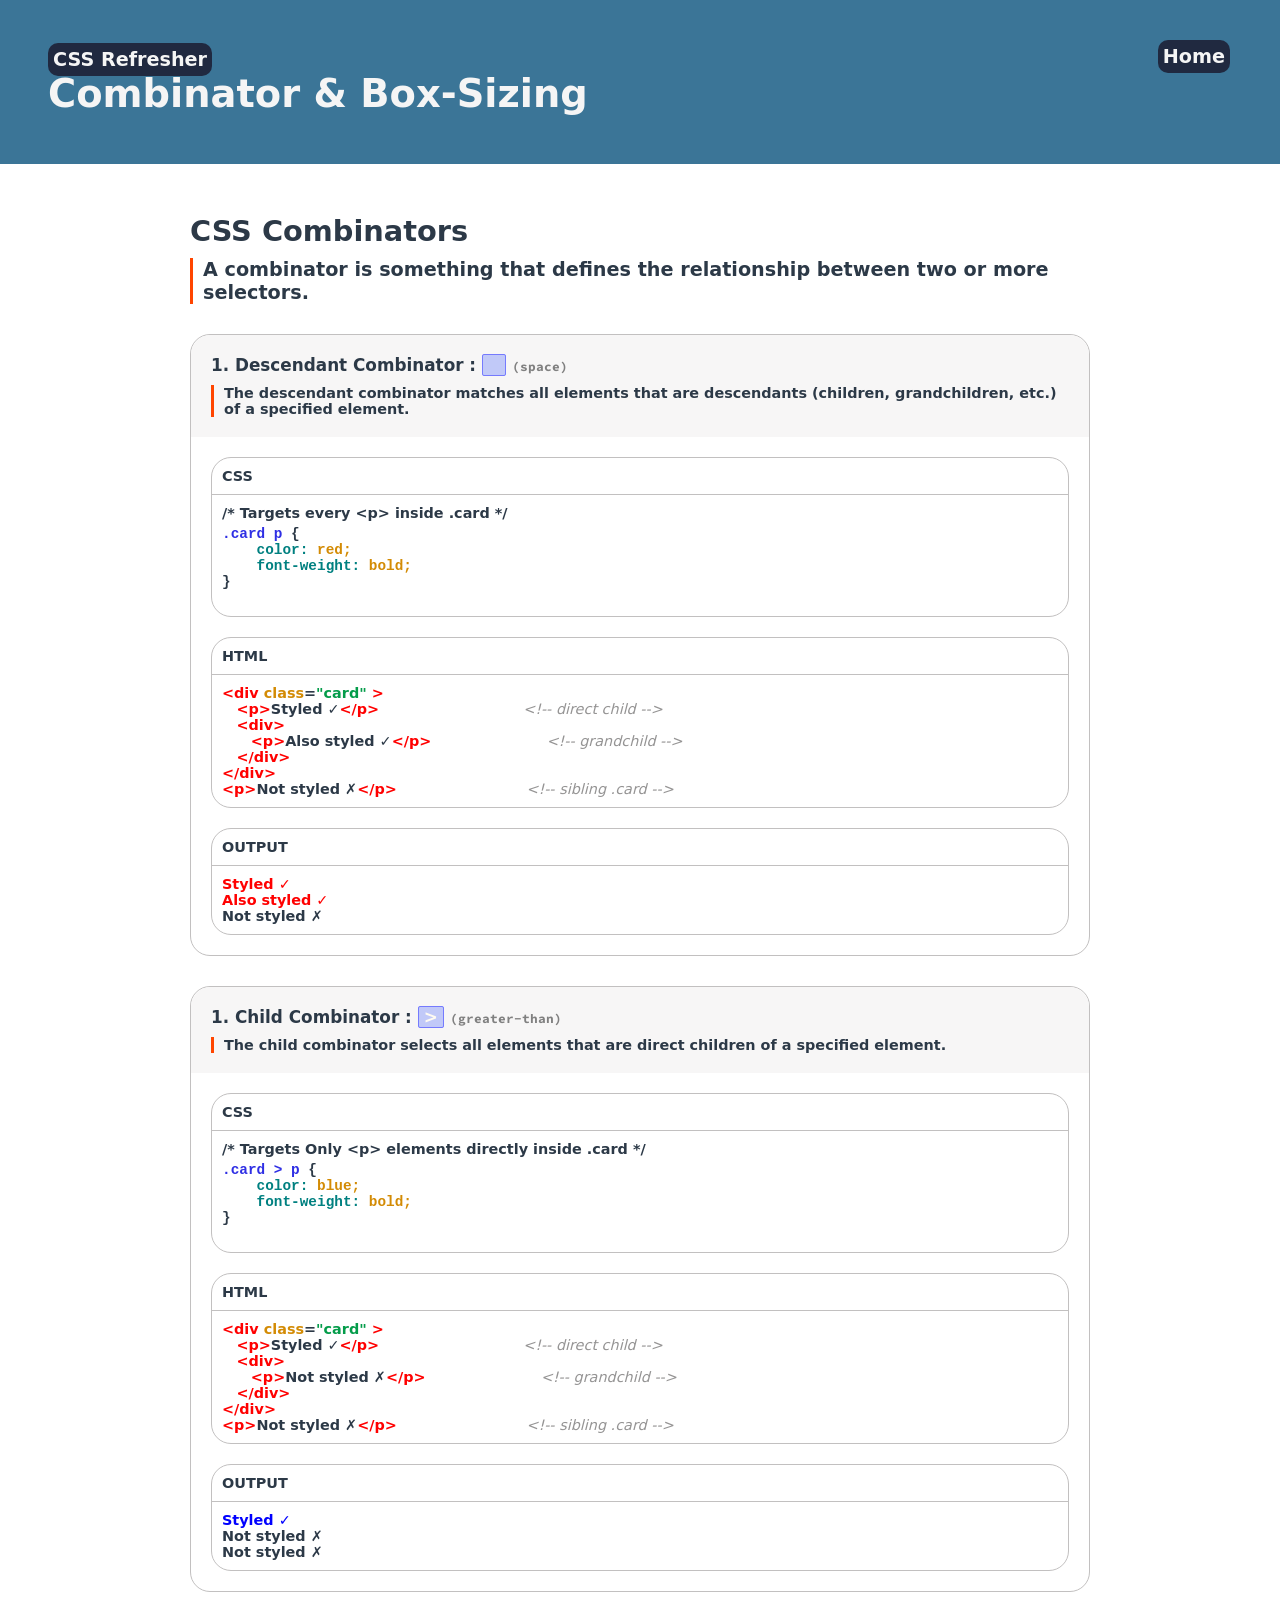
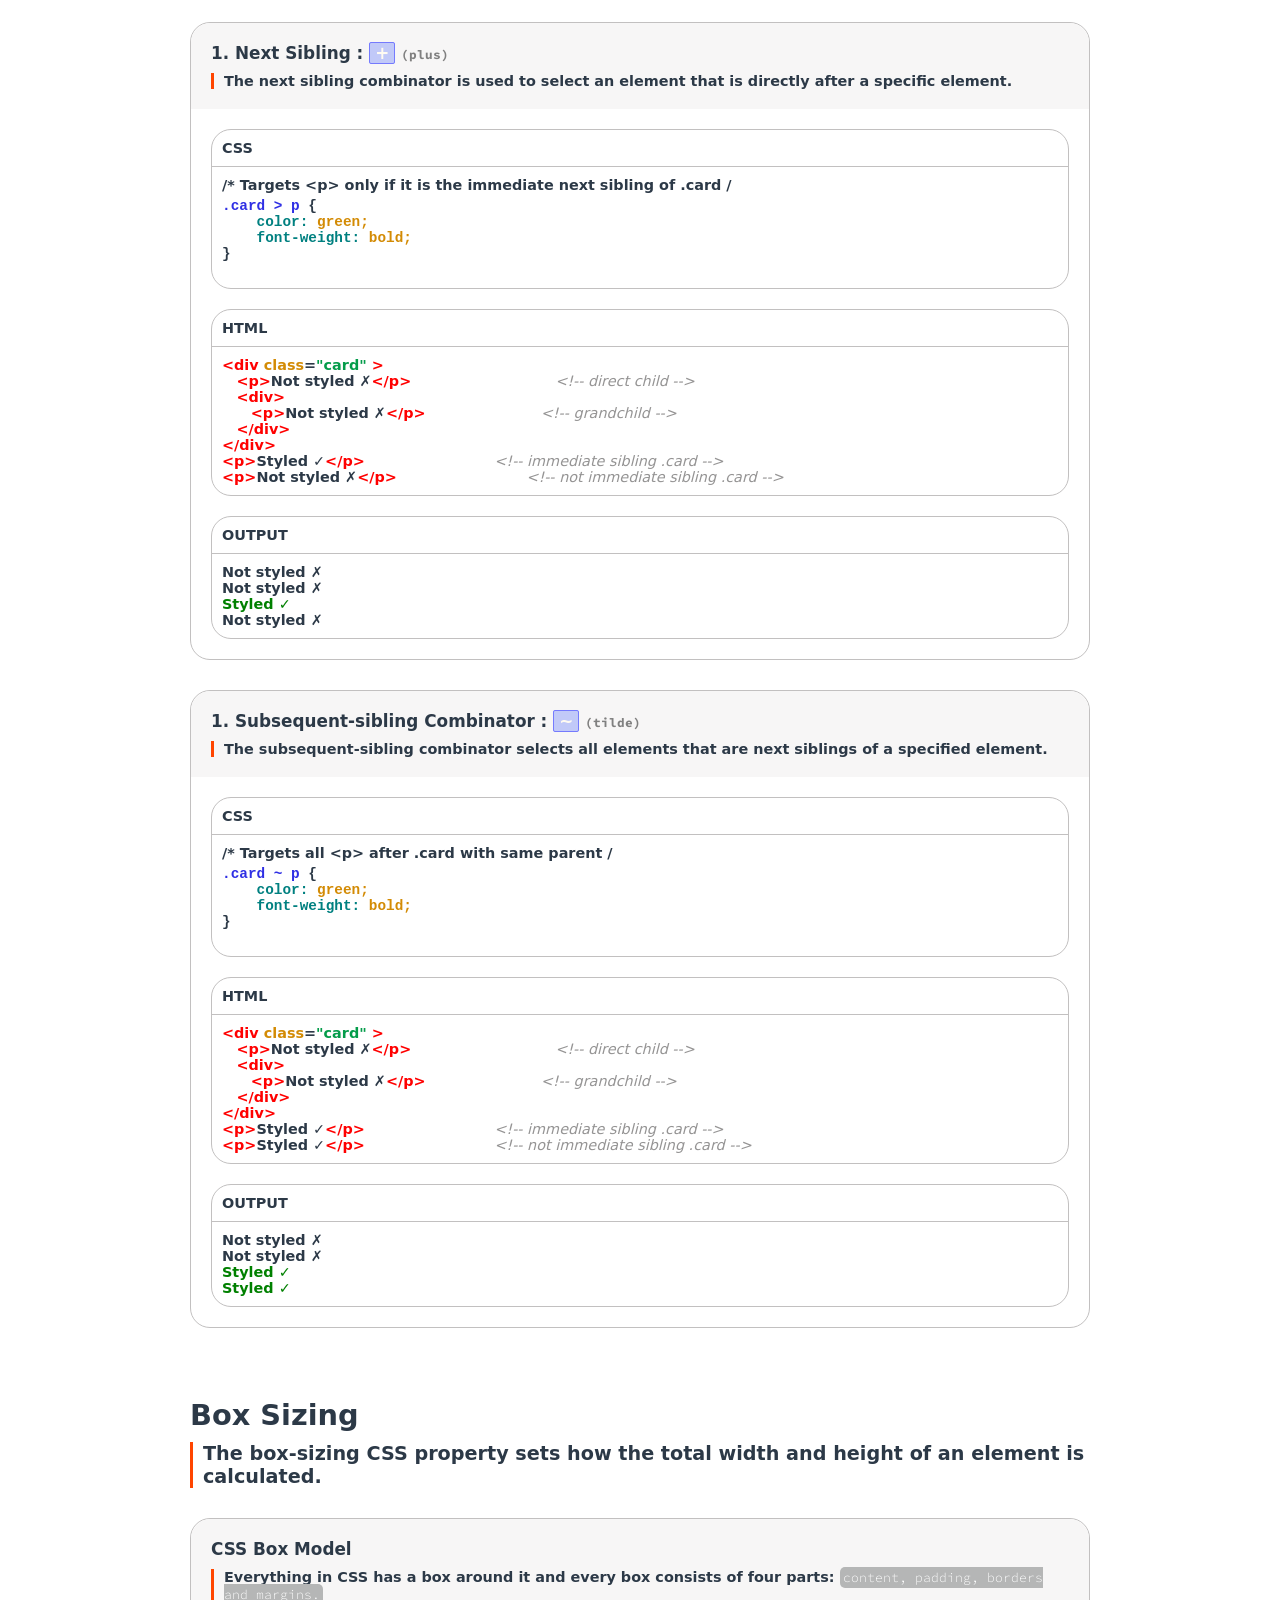
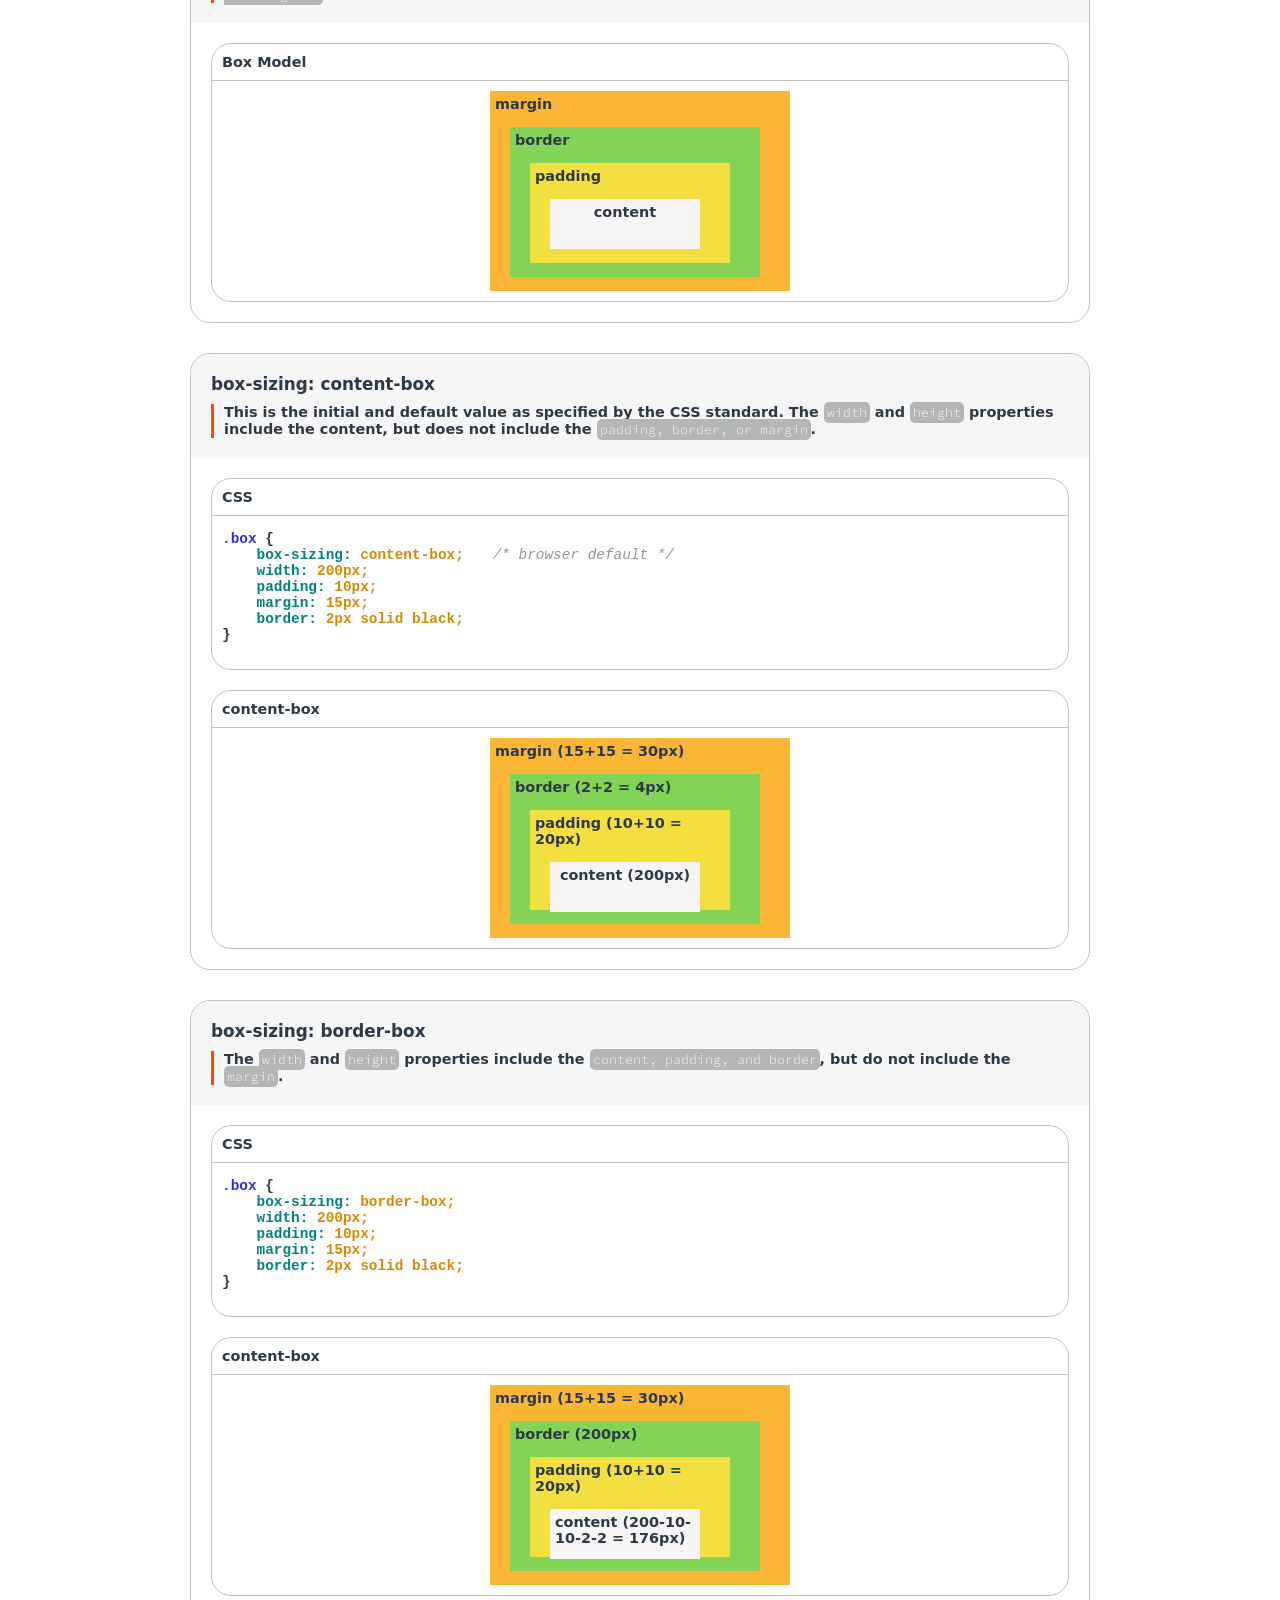
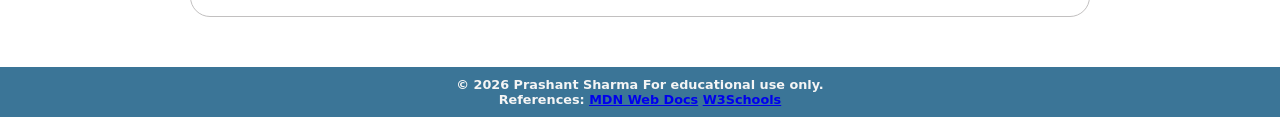
==== Combinator_BoxSizing/cbs_index.html @ a181f870 "Course Repo Starter Code" ====
<!DOCTYPE html>
<html lang="en">
<head>
    <meta charset="UTF-8">
    <meta name="viewport" content="width=device-width, initial-scale=1.0">
    <title>CSS-Refresher</title>
    <link rel="preconnect" href="https://fonts.googleapis.com">
    <link rel="preconnect" href="https://fonts.gstatic.com" crossorigin>
    <link href="https://fonts.googleapis.com/css2?family=Source+Code+Pro:ital,wght@0,200..900;1,200..900&display=swap" rel="stylesheet">
    <link rel="stylesheet" href="css/cbs_styles.css">
</head>
<body>
    <header>
        <div>
            <p><span class="badge">CSS Refresher</span></p>
        </div>
        <h1>Combinator &#38; Box-Sizing</h1>
    </header>

    <div>
        <p id="home-btn" class="badge"><a href="../index.html">Home</a></p>
    </div>

    <main>

        <!-- CSS Combinators -->
        <section>
            <div class="section-title">
                <h2>CSS Combinators</h2>
                <p class="define">
                    A combinator is something that defines the relationship between two or more selectors.
                </p>
            </div>

            <!-- Decendant Combinator -->
            <article class="content">
                <div class="article-title">
                    <h3>1. Descendant Combinator : <span class="symbol">&nbsp;&nbsp;</span> <span class="symbol-name">(space)</span></h3>
                    <p class="define">The descendant combinator matches all elements that are descendants (children, grandchildren, etc.) of a specified element.</p>
                </div>
                
                <div class="example">
                    <p class="example-title">
                        CSS
                    </p>
                    <div class="example-code">
                        <p>/* Targets every &lt;p&gt; inside .card */</p>
                        <pre>
<span class="selector">.card p </span>{
    <span class="prop">color:</span> <span class="val">red;</span>
    <span class="prop">font-weight:</span> <span class="val">bold;</span>
}
                        </pre>
                        

                    </div>
                </div>

                <div class="example">
                    <p class="example-title">
                        HTML
                    </p>
                    <div class="example-code">                        
                        </pre><p><span class="element">&lt;div</span> <span class="cl">class</span>=<span class="cl-val">"card"</span> <span class="element">&gt;</span></p>
                        <p>&emsp;<span class="element">&lt;p&gt;</span>Styled  ✓<span class="element">&lt;/p&gt;</span>&emsp;&emsp;&emsp;&emsp;&emsp;&emsp;&emsp;&emsp;&emsp;&emsp;<span class="cmt">&lt;!-- direct child --&gt;</span></p>
                        <p>&emsp;<span class="element">&lt;div&gt;</span></p>
                        <p>&emsp;&emsp;<span class="element">&lt;p&gt;</span>Also styled ✓<span class="element">&lt;/p&gt;</span>&emsp;&emsp;&emsp;&emsp;&emsp;&emsp;&emsp;&emsp;<span class="cmt">&lt;!-- grandchild --&gt;</span></p>
                        <p>&emsp;<span class="element">&lt;/div&gt;</span></p>
                        <p><span class="element">&lt;/div&gt;</span></p>
                        <span class="element">&lt;p&gt;</span>Not styled ✗<span class="element">&lt;/p&gt;</span>&emsp;&emsp;&emsp;&emsp;&emsp;&emsp;&emsp;&emsp;&emsp;<span class="cmt">&lt;!-- sibling .card --&gt;</span>
                        </pre>
                    </div>
                </div>

                <div class="example output">
                    <p class="example-title">
                        OUTPUT
                    </p>
                    <div class="example-code">                        
                        <p style="color: red; font-weight: bold;">Styled  ✓</p>
                        <p style="color: red; font-weight: bold;">Also styled ✓</p>
                        <p>Not styled ✗</p>
                    </div>
                </div>
            </article>
            
            <!-- Child Combinator -->
            <article class="content">
                <div class="article-title">
                    <h3>1. Child Combinator : <span class="symbol">&gt;</span> <span class="symbol-name">(greater-than)</span></h3>
                    <p class="define">The child combinator selects all elements that are direct children of a specified element.</p>
                </div>
                
                <div class="example">
                    <p class="example-title">
                        CSS
                    </p>
                    <div class="example-code">
                        <p>/* Targets Only &lt;p&gt; elements directly inside .card */</p>
                        <pre>
<span class="selector">.card &gt; p</span> {
    <span class="prop">color:</span> <span class="val">blue;</span>
    <span class="prop">font-weight:</span> <span class="val">bold;</span>
}
                        </pre>
                        

                    </div>
                </div>

                <div class="example">
                    <p class="example-title">
                        HTML
                    </p>
                    <div class="example-code">                        
                        </pre><p><span class="element">&lt;div</span> <span class="cl">class</span>=<span class="cl-val">"card"</span> <span class="element">&gt;</span></p>
                        <p>&emsp;<span class="element">&lt;p&gt;</span>Styled  ✓<span class="element">&lt;/p&gt;</span>&emsp;&emsp;&emsp;&emsp;&emsp;&emsp;&emsp;&emsp;&emsp;&emsp;<span class="cmt">&lt;!-- direct child --&gt;</span></p>
                        <p>&emsp;<span class="element">&lt;div&gt;</span></p>
                        
                        <p>&emsp;&emsp;<span class="element">&lt;p&gt;</span>Not styled ✗<span class="element">&lt;/p&gt;</span>&emsp;&emsp;&emsp;&emsp;&emsp;&emsp;&emsp;&emsp;<span class="cmt">&lt;!-- grandchild --&gt;</span></p>
                        <p>&emsp;<span class="element">&lt;/div&gt;</span></p>
                        <p><span class="element">&lt;/div&gt;</span></p>
                        <span class="element">&lt;p&gt;</span>Not styled ✗<span class="element">&lt;/p&gt;</span>&emsp;&emsp;&emsp;&emsp;&emsp;&emsp;&emsp;&emsp;&emsp;<span class="cmt">&lt;!-- sibling .card --&gt;</span>
                        </pre>
                    </div>
                </div>

                <div class="example output">
                    <p class="example-title">
                        OUTPUT
                    </p>
                    <div class="example-code">                        
                        <p style="color: blue; font-weight: bold;">Styled  ✓</p>
                        <p>Not styled ✗</p>
                        <p>Not styled ✗</p>
                    </div>
                </div>
            </article>


            <!-- Next Sibling -->
            <article class="content">
                <div class="article-title">
                    <h3>1. Next Sibling : <span class="symbol">&#43;</span> <span class="symbol-name">(plus)</span></h3>
                    <p class="define">The next sibling combinator is used to select an element that is directly after a specific element.</p>
                </div>
                
                <div class="example">
                    <p class="example-title">
                        CSS
                    </p>
                    <div class="example-code">
                        <p>/* Targets &lt;p&gt; only if it is the immediate next sibling of .card /</p>
                        
                        <pre>
<span class="selector">.card &gt; p</span> {
    <span class="prop">color:</span> <span class="val">green;</span>
    <span class="prop">font-weight:</span> <span class="val">bold;</span>
}
                        </pre>
                        

                    </div>
                </div>

                <div class="example">
                    <p class="example-title">
                        HTML
                    </p>
                    <div class="example-code">                        
                        </pre><p><span class="element">&lt;div</span> <span class="cl">class</span>=<span class="cl-val">"card"</span> <span class="element">&gt;</span></p>
                        <p>&emsp;<span class="element">&lt;p&gt;</span>Not styled ✗<span class="element">&lt;/p&gt;</span>&emsp;&emsp;&emsp;&emsp;&emsp;&emsp;&emsp;&emsp;&emsp;&emsp;<span class="cmt">&lt;!-- direct child --&gt;</span></p>
                        <p>&emsp;<span class="element">&lt;div&gt;</span></p>
                        
                        <p>&emsp;&emsp;<span class="element">&lt;p&gt;</span>Not styled ✗<span class="element">&lt;/p&gt;</span>&emsp;&emsp;&emsp;&emsp;&emsp;&emsp;&emsp;&emsp;<span class="cmt">&lt;!-- grandchild --&gt;</span></p>
                        <p>&emsp;<span class="element">&lt;/div&gt;</span></p>
                        <p><span class="element">&lt;/div&gt;</span></p>
                        <p><span class="element">&lt;p&gt;</span>Styled  ✓<span class="element">&lt;/p&gt;</span>&emsp;&emsp;&emsp;&emsp;&emsp;&emsp;&emsp;&emsp;&emsp;<span class="cmt">&lt;!-- immediate sibling .card --&gt;</span></p>
                        <p><span class="element">&lt;p&gt;</span>Not styled ✗<span class="element">&lt;/p&gt;</span>&emsp;&emsp;&emsp;&emsp;&emsp;&emsp;&emsp;&emsp;&emsp;<span class="cmt">&lt;!-- not immediate sibling .card --&gt;</span></p>
                        </pre>
                    </div>
                </div>

                <div class="example output">
                    <p class="example-title">
                        OUTPUT
                    </p>
                    <div class="example-code">                        
                        <p>Not styled ✗</p>
                        <p>Not styled ✗</p>
                        <p style="color: green; font-weight: bold;">Styled  ✓</p>
                        <p>Not styled ✗</p>
                    </div>
                </div>
            </article>


            <!-- Subsequent Sibling -->
            <article class="content">
                <div class="article-title">
                    <h3>1. Subsequent-sibling Combinator : <span class="symbol">&#126;</span> <span class="symbol-name">(tilde)</span></h3>
                    <p class="define">The subsequent-sibling combinator selects all elements that are next siblings of a specified element.</p>
                </div>
                
                <div class="example">
                    <p class="example-title">
                        CSS
                    </p>
                    <div class="example-code">
                        <p>/* Targets all &lt;p&gt; after .card with same parent /</p>
                        
                        <pre>
<span class="selector">.card &#126; p</span> {
    <span class="prop">color:</span> <span class="val">green;</span>
    <span class="prop">font-weight:</span> <span class="val">bold;</span>
}
                        </pre>
                        

                    </div>
                </div>

                <div class="example">
                    <p class="example-title">
                        HTML
                    </p>
                    <div class="example-code">                        
                        </pre><p><span class="element">&lt;div</span> <span class="cl">class</span>=<span class="cl-val">"card"</span> <span class="element">&gt;</span></p>
                        <p>&emsp;<span class="element">&lt;p&gt;</span>Not styled ✗<span class="element">&lt;/p&gt;</span>&emsp;&emsp;&emsp;&emsp;&emsp;&emsp;&emsp;&emsp;&emsp;&emsp;<span class="cmt">&lt;!-- direct child --&gt;</span></p>
                        <p>&emsp;<span class="element">&lt;div&gt;</span></p>
                        
                        <p>&emsp;&emsp;<span class="element">&lt;p&gt;</span>Not styled ✗<span class="element">&lt;/p&gt;</span>&emsp;&emsp;&emsp;&emsp;&emsp;&emsp;&emsp;&emsp;<span class="cmt">&lt;!-- grandchild --&gt;</span></p>
                        <p>&emsp;<span class="element">&lt;/div&gt;</span></p>
                        <p><span class="element">&lt;/div&gt;</span></p>
                        <p><span class="element">&lt;p&gt;</span>Styled  ✓<span class="element">&lt;/p&gt;</span>&emsp;&emsp;&emsp;&emsp;&emsp;&emsp;&emsp;&emsp;&emsp;<span class="cmt">&lt;!-- immediate sibling .card --&gt;</span></p>
                        <p><span class="element">&lt;p&gt;</span>Styled  ✓<span class="element">&lt;/p&gt;</span>&emsp;&emsp;&emsp;&emsp;&emsp;&emsp;&emsp;&emsp;&emsp;<span class="cmt">&lt;!-- not immediate sibling .card --&gt;</span></p>
                        </pre>
                    </div>
                </div>

                <div class="example output">
                    <p class="example-title">
                        OUTPUT
                    </p>
                    <div class="example-code">                        
                        <p>Not styled ✗</p>
                        <p>Not styled ✗</p>
                        <p style="color: green; font-weight: bold;">Styled  ✓</p>
                        <p style="color: green; font-weight: bold;">Styled  ✓</p>
                    </div>
                </div>
            </article>
        </section>

        <!-- Box Sizing -->
         <section>
            <div class="section-title">
                <h2>Box Sizing</h2>
                <p class="define">
                    The box-sizing CSS property sets how the total width and height of an element is calculated.
                </p>
            </div>

            <!-- Box Model -->
            <article class="content">
                <div class="article-title">
                    <h3>CSS Box Model</h3>
                    <p class="define">Everything in CSS has a box around it and every box consists of four parts: <span class="code">content, padding, borders and margins.</span></p>
                </div>

                <div class="example">
                    <p class="example-title">
                        Box Model
                    </p>
                    <div class="example-code">
                        <div style="width: fit-content; margin: auto;">
                            <div style="background-color: rgb(251, 182, 54); width: 300px; height: 200px; padding: 5px ;z-index: 0;">
                                <p>margin</p>
                                <div style="background-color: rgb(130, 211, 86); width: 250px; padding: 5px; height: 150px; margin: 15px; z-index: 10">
                                    <p>border</p>
                                    <div style="background-color: rgb(244, 223, 65); width: 200px; padding: 5px; height: 100px; margin: 15px; z-index: 20">
                                        <p>padding</p>
                                        <div style="background-color: rgb(247, 245, 245); width: 150px; padding: 5px; height: 50px; margin: 15px; z-index: 30">
                                            <p style="width: fit-content; margin: auto;">content</p>
                                        </div>
                                    </div>
                                </div>
                            </div>
                        </div>
                        
                    </div>
                </div>
            </article>


            <!-- Box Sizing: Content Box -->
            <article class="content">
                <div class="article-title">
                    <h3>box-sizing: content-box</h3>
                    <p class="define">This is the initial and default value as specified by the CSS standard. The <span class="code">width</span> and <span class="code">height</span> properties include the content, but does not include the <span class="code">padding, border, or margin</span>.</span></p>
                </div>

                <div class="example">
                    <p class="example-title">
                        CSS
                    </p>
                    <div class="example-code">
                        <pre>
<span class="selector">.box</span> {
    <span class="prop">box-sizing:</span> <span class="val">content-box;</span>&emsp;&emsp;<span class="cmt">/* browser default */</span>
    <span class="prop">width:</span> <span class="val">200px;</span>
    <span class="prop">padding:</span> <span class="val">10px;</span>
    <span class="prop">margin:</span> <span class="val">15px;</span>
    <span class="prop">border:</span> <span class="val">2px solid black;</span>
}
                        </pre>
                        

                    </div>
                </div>

                <div class="example">
                    <p class="example-title">
                        content-box
                    </p>
                    <div class="example-code">
                        <div style="width: fit-content; margin: auto;">
                            <div style="background-color: rgb(251, 182, 54); width: 300px; height: 200px; padding: 5px ;z-index: 0;">
                                <p>margin (15+15 = 30px)</p>
                                <div style="background-color: rgb(130, 211, 86); width: 250px; padding: 5px; height: 150px; margin: 15px; z-index: 10">
                                    <p>border (2+2 = 4px)</p>
                                    <div style="background-color: rgb(244, 223, 65); width: 200px; padding: 5px; height: 100px; margin: 15px; z-index: 20">
                                        <p>padding (10+10 = 20px)</p>
                                        <div style="background-color: rgb(247, 245, 245); width: 150px; padding: 5px; height: 50px; margin: 15px; z-index: 30">
                                            <p style="width: fit-content; margin: auto;">content (200px)</span></p>
                                        </div>
                                    </div>
                                </div>
                            </div>
                        </div>
                        
                    </div>
                </div>
            </article>


            <!-- Box Sizing: Border Box -->
            <article class="content">
                <div class="article-title">
                    <h3>box-sizing: border-box</h3>
                    <p class="define">The <span class="code">width</span> and <span class="code">height</span> properties include the <span class="code">content, padding, and border</span>, but do not include the <span class="code">margin</span>.</p>
                </div>

                <div class="example">
                    <p class="example-title">
                        CSS
                    </p>
                    <div class="example-code">
                        <pre>
<span class="selector">.box</span> {
    <span class="prop">box-sizing:</span> <span class="val">border-box;</span></span>
    <span class="prop">width:</span> <span class="val">200px;</span>
    <span class="prop">padding:</span> <span class="val">10px;</span>
    <span class="prop">margin:</span> <span class="val">15px;</span>
    <span class="prop">border:</span> <span class="val">2px solid black;</span>
}
                        </pre>
                        

                    </div>
                </div>
                
                <div class="example">
                    <p class="example-title">
                        content-box
                    </p>
                    <div class="example-code">
                        <div style="width: fit-content; margin: auto;">
                            <div style="background-color: rgb(251, 182, 54); width: 300px; height: 200px; padding: 5px ;z-index: 0;">
                                <p>margin (15+15 = 30px)</p>
                                <div style="background-color: rgb(130, 211, 86); width: 250px; padding: 5px; height: 150px; margin: 15px; z-index: 10">
                                    <p>border (200px)</p>
                                    <div style="background-color: rgb(244, 223, 65); width: 200px; padding: 5px; height: 100px; margin: 15px; z-index: 20">
                                        <p>padding (10+10 = 20px)</p>
                                        <div style="background-color: rgb(247, 245, 245); width: 150px; padding: 5px; height: 50px; margin: 15px; z-index: 30">
                                            <p style="width: fit-content; margin: auto;">content (200-10-10-2-2 = 176px)</span></p>
                                        </div>
                                    </div>
                                </div>
                            </div>
                        </div>
                        
                    </div>
                </div>
            </article>
         </section>
    </main>

    <footer>
        <p>&copy; 2026 Prashant Sharma For educational use only.</p>
        <nav class="footer-links">
            <span>References:</span>
            <a href="https://developer.mozilla.org" target="_blank" rel="noopener">MDN Web Docs</a>
            <a href="https://www.w3schools.com" target="_blank" rel="noopener">W3Schools</a>
        </nav>
    </footer>
</body>
</html>
---- Combinator_BoxSizing/css/cbs_styles.css ----
:root {
    --bg: #FFF;
    --dark-txt: #2C3947;
    --dark-bg: #3B7597;
    --light-txt: #F5F5F5;
    --border: #202940;
    --symbol-bg: #c1c9f8;
    --symbol-border: #6368ffce;
    --symbol: #FFFBF1;
    --code-font: "Source Code Pro", monospace;
    --art-border: #c2c0c0;
}

/* Reset default styling */

 *, *::before, *::after { 
    box-sizing: border-box; 
    margin: 0; 
    padding: 0; 
}

body {
    background-color: var(--bg);
    color: var(--dark-txt);
    font-family: system-ui, -apple-system, BlinkMacSystemFont, 'Segoe UI', Roboto, Oxygen, Ubuntu, Cantarell, 'Open Sans', 'Helvetica Neue', sans-serif;
    font-weight: 600;
    font-size: 1.2rem;
}

header {
    padding: 3rem;
    background-color: var(--dark-bg);
    color: var(--light-txt)
}

.badge {
    background-color: #202940;
    color: var(--light-txt);
    padding: 5px;
    border-radius: 10px;
}

p#home-btn {
    background-color: #202940;
    color: var(--light-txt);
    padding: 5px;
    border-radius: 10px;
    position: absolute;
    width: fit-content;
    top: 40px;
    right: 50px;
}

p#home-btn a {
    color: var(--light-txt);
    text-decoration: none;
}


main {
    max-width: 960px;
    margin: 0 auto; 
}

section {
    padding: 20px;
    margin: 30px 10px;
    /* border: 1px solid var(--border);
    border-radius: 20px; */
}

.define {
    border-left: 0.2rem solid orangered;
    padding-left: 10px;
    margin-top: 10px
}

.symbol {
    background-color: var(--symbol-bg);
    border: 1px solid var(--symbol-border);
    padding: 0 5px;
    border-radius: 2px;
    color: var(--symbol)
}

.symbol-name {
    font-size: 0.8rem;
    color: grey;
    font-family: var(--code-font);
}

article {
    /* padding: 10px 15px; */
    border: 1px solid var(--art-border);
    margin-top: 30px;
    border-radius: 20px;
    font-size: 0.9rem;
}

pre {
    margin-top: 5px
}

.article-title {
    background-color: #f7f6f6;
    padding: 20px;
    border-top-left-radius: 20px;
    border-top-right-radius: 20px;
}

.example {
    margin: 20px;
    border: 1px solid var(--art-border); 
    border-radius: 20px;
}

.example-title {
    border-bottom: 1px solid var(--art-border);
    padding: 10px
}

.example-code {
    padding: 10px
}

.selector {
    color: #2F2FE4
}

.prop {
    color: teal
}

.val {
    color: rgb(211, 139, 5)
}

.element {
    color: red
}

.cl {
    color: rgb(211, 139, 5)
}

.cl-val {
    color: rgb(4, 156, 74)
}

.cmt {
    color: rgb(149, 148, 148);
    font-style: italic;
    font-weight: 400;
}

.code {
    background-color: #b5b6b6;
    color: #fff;
    padding: 2px 3px;
    border-radius: 5px;
    font-family: var(--code-font);
    font-weight: 300;
    font-size: 0.9em;
}

footer {
    background-color: var(--dark-bg);
    color: var(--light-txt);
    font-size: 0.8rem;
    display: flex;
    justify-content: center;
    align-items: center;
    flex-direction: column;
    padding: 10px 0;
}
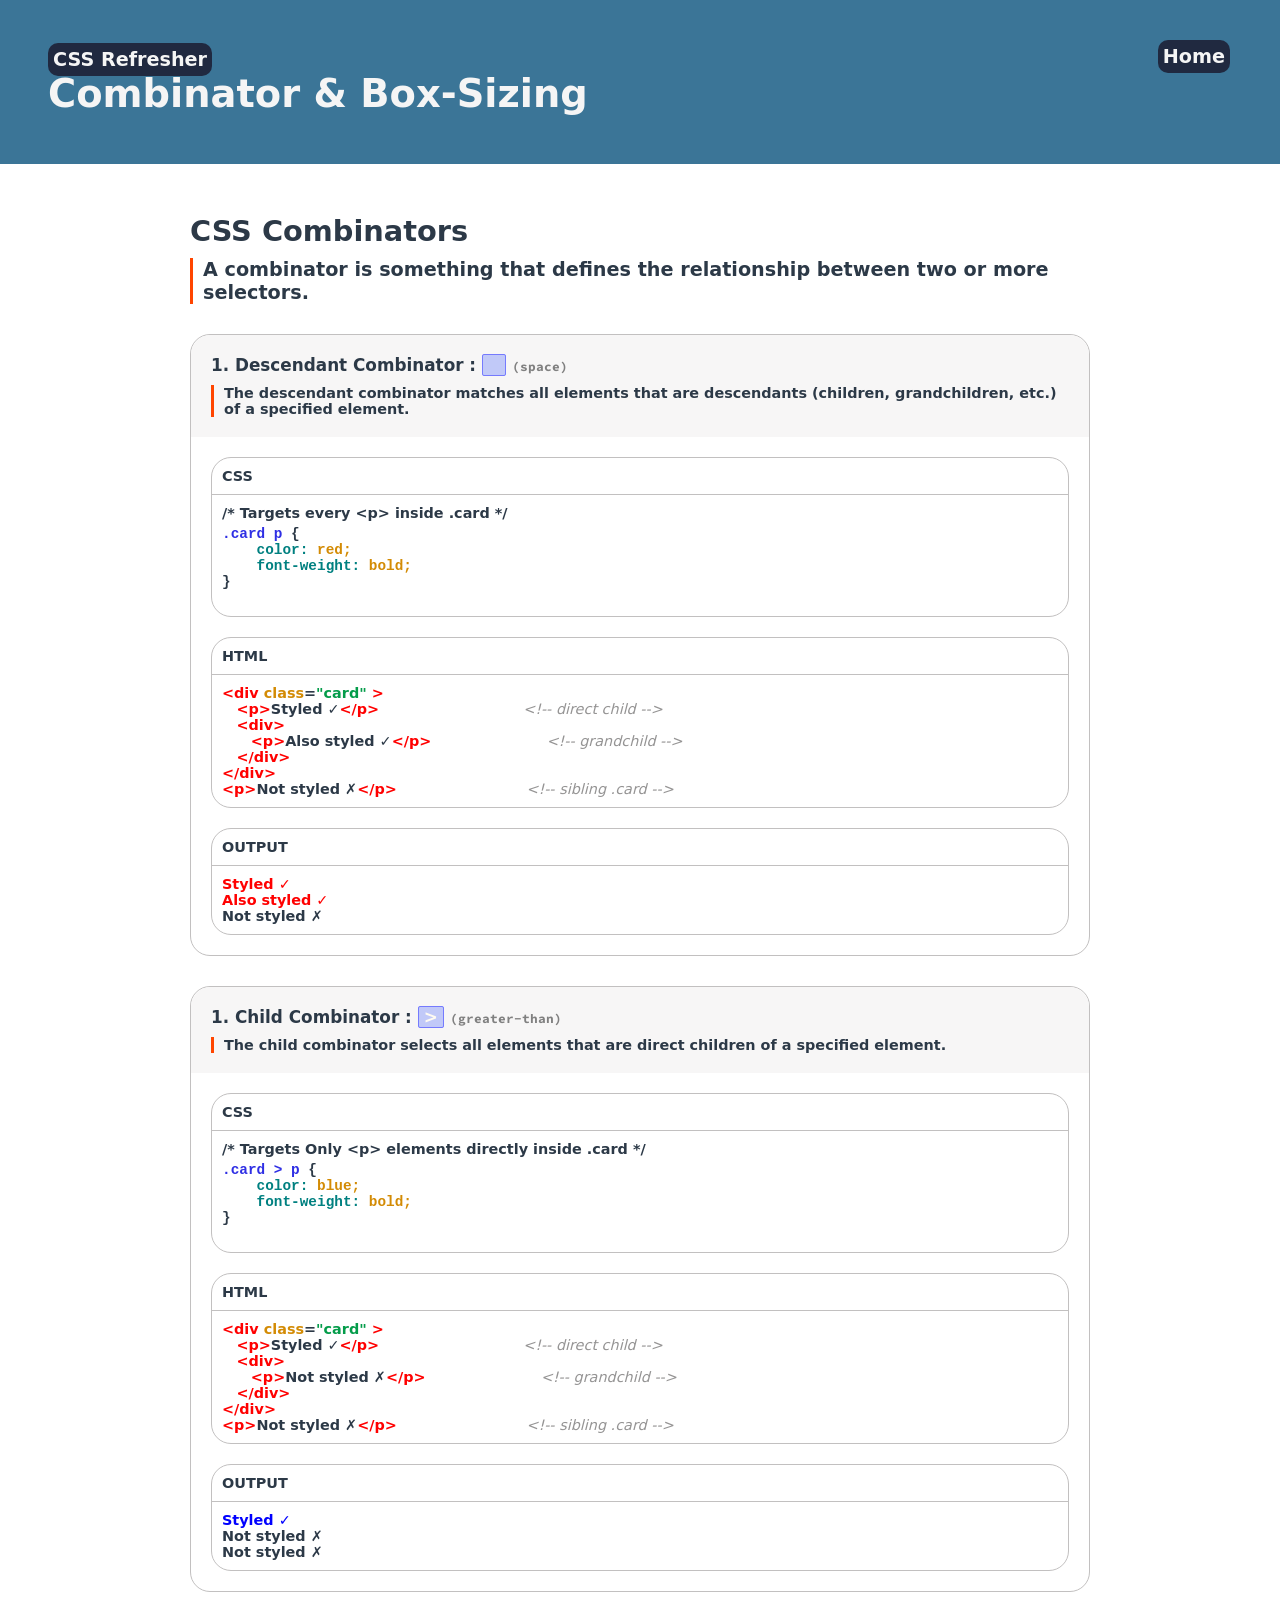
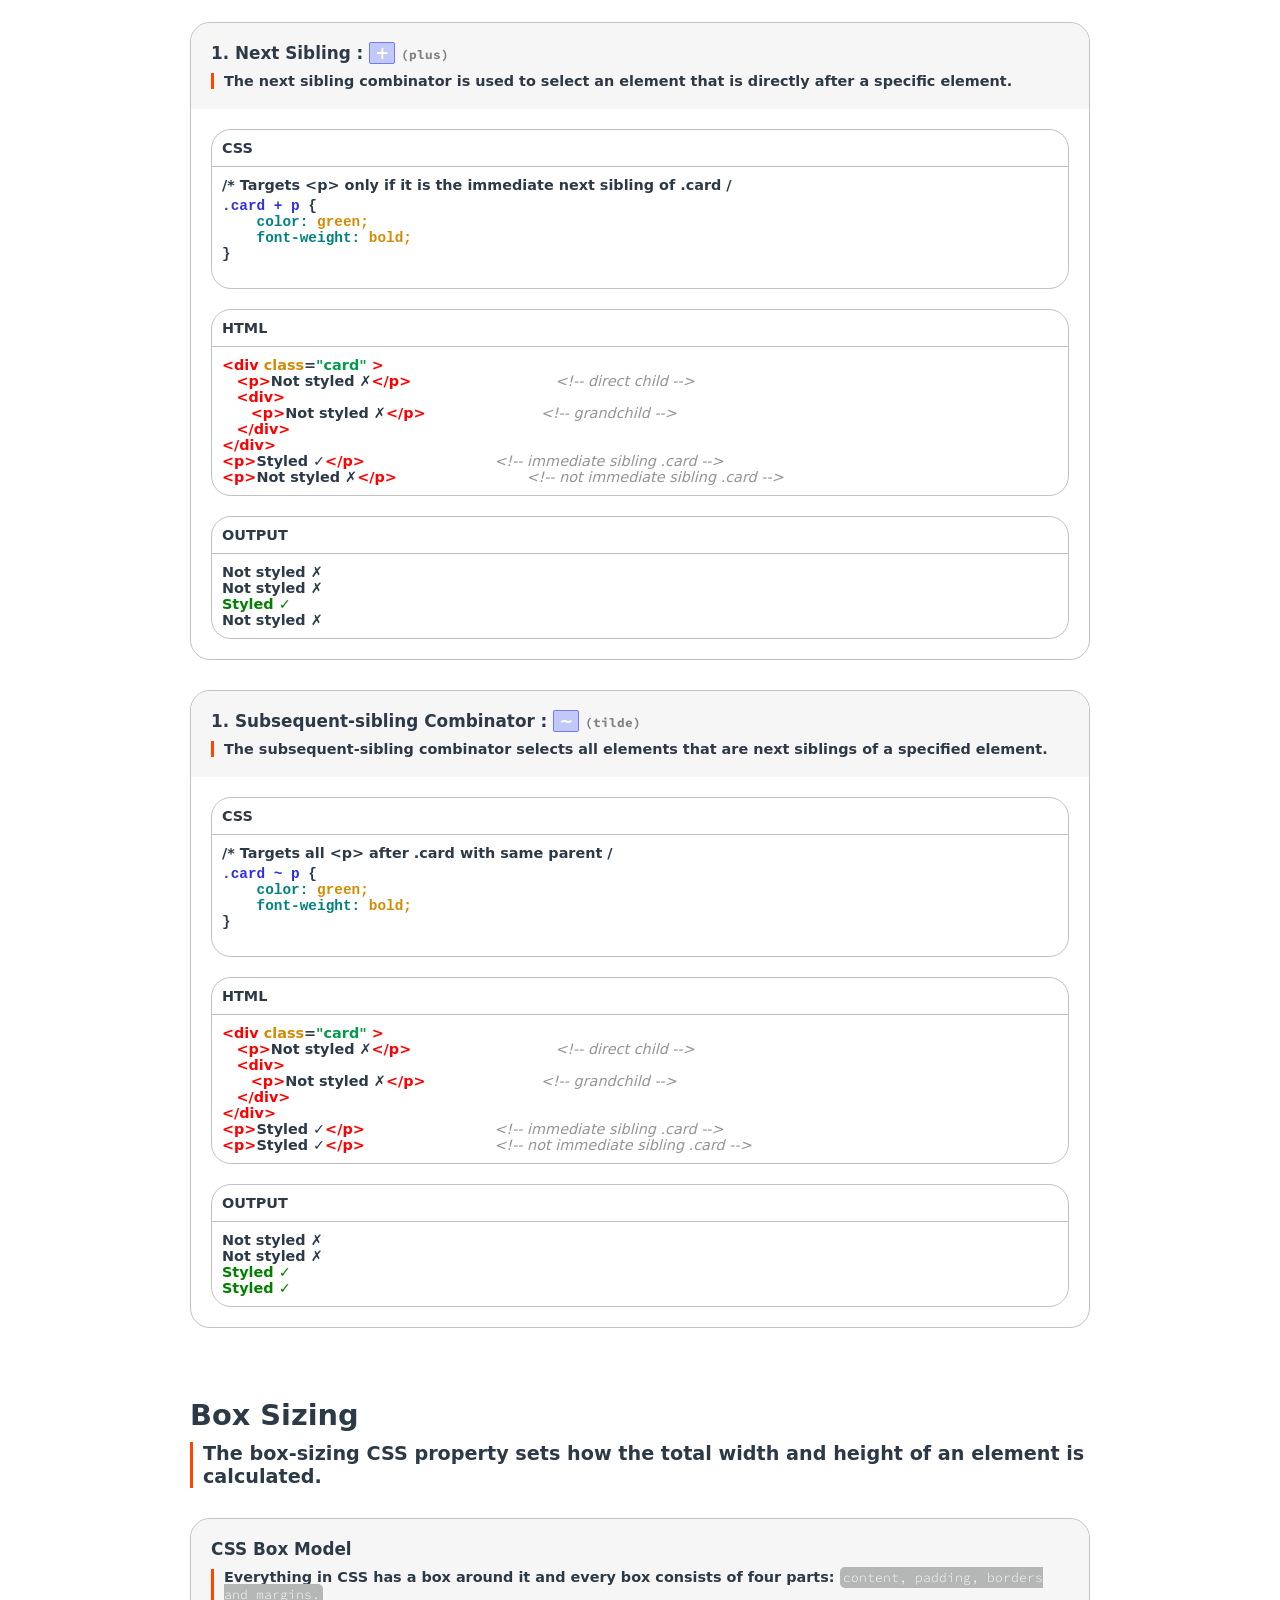
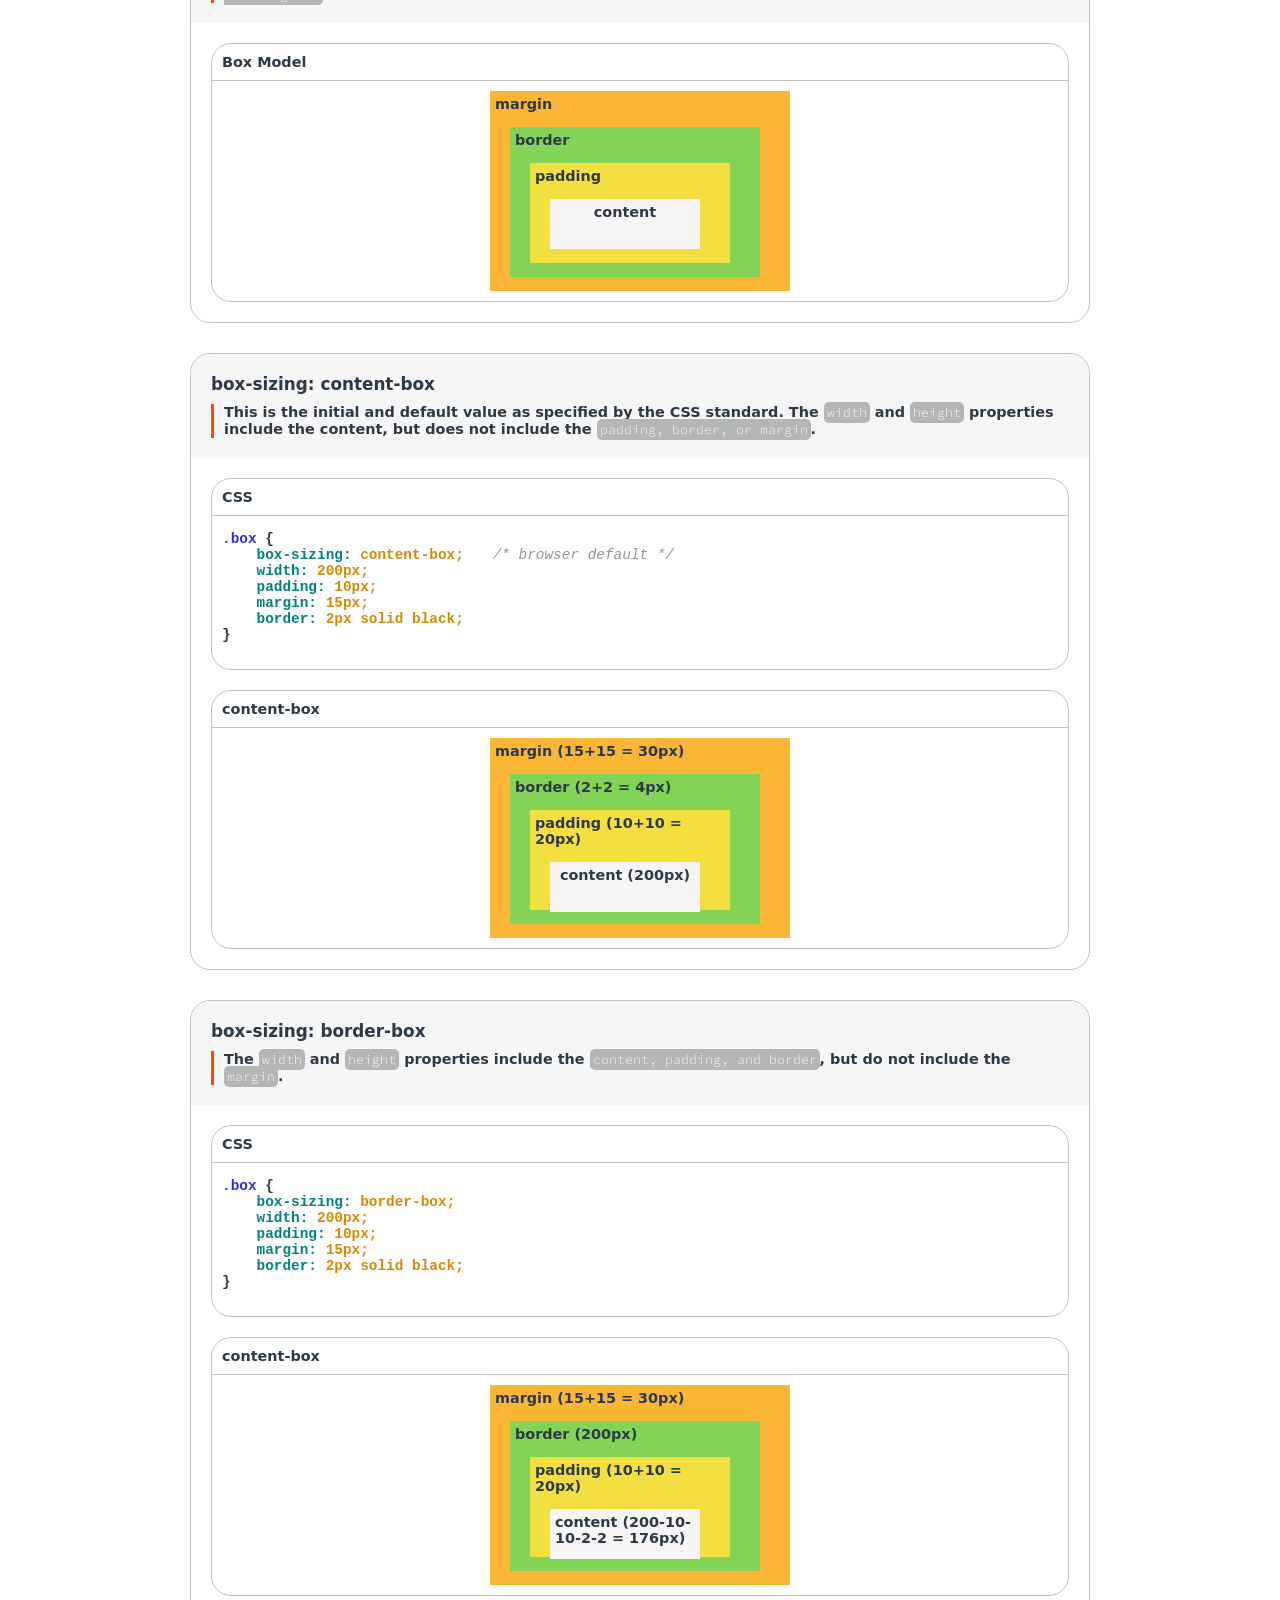
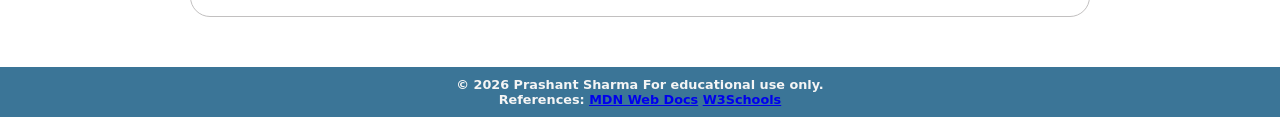
==== commit d8e47bf5: "updated amp to +" ====
--- a/Combinator_BoxSizing/cbs_index.html
+++ b/Combinator_BoxSizing/cbs_index.html
@@ -141,7 +141,7 @@
             <!-- Next Sibling -->
             <article class="content">
                 <div class="article-title">
-                    <h3>1. Next Sibling : <span class="symbol">&#43;</span> <span class="symbol-name">(plus)</span></h3>
+                    <h3>1. Next Sibling : <span class="symbol">+</span> <span class="symbol-name">(plus)</span></h3>
                     <p class="define">The next sibling combinator is used to select an element that is directly after a specific element.</p>
                 </div>
                 
@@ -153,7 +153,7 @@
                         <p>/* Targets &lt;p&gt; only if it is the immediate next sibling of .card /</p>
                         
                         <pre>
-<span class="selector">.card &gt; p</span> {
+<span class="selector">.card + p</span> {
     <span class="prop">color:</span> <span class="val">green;</span>
     <span class="prop">font-weight:</span> <span class="val">bold;</span>
 }
